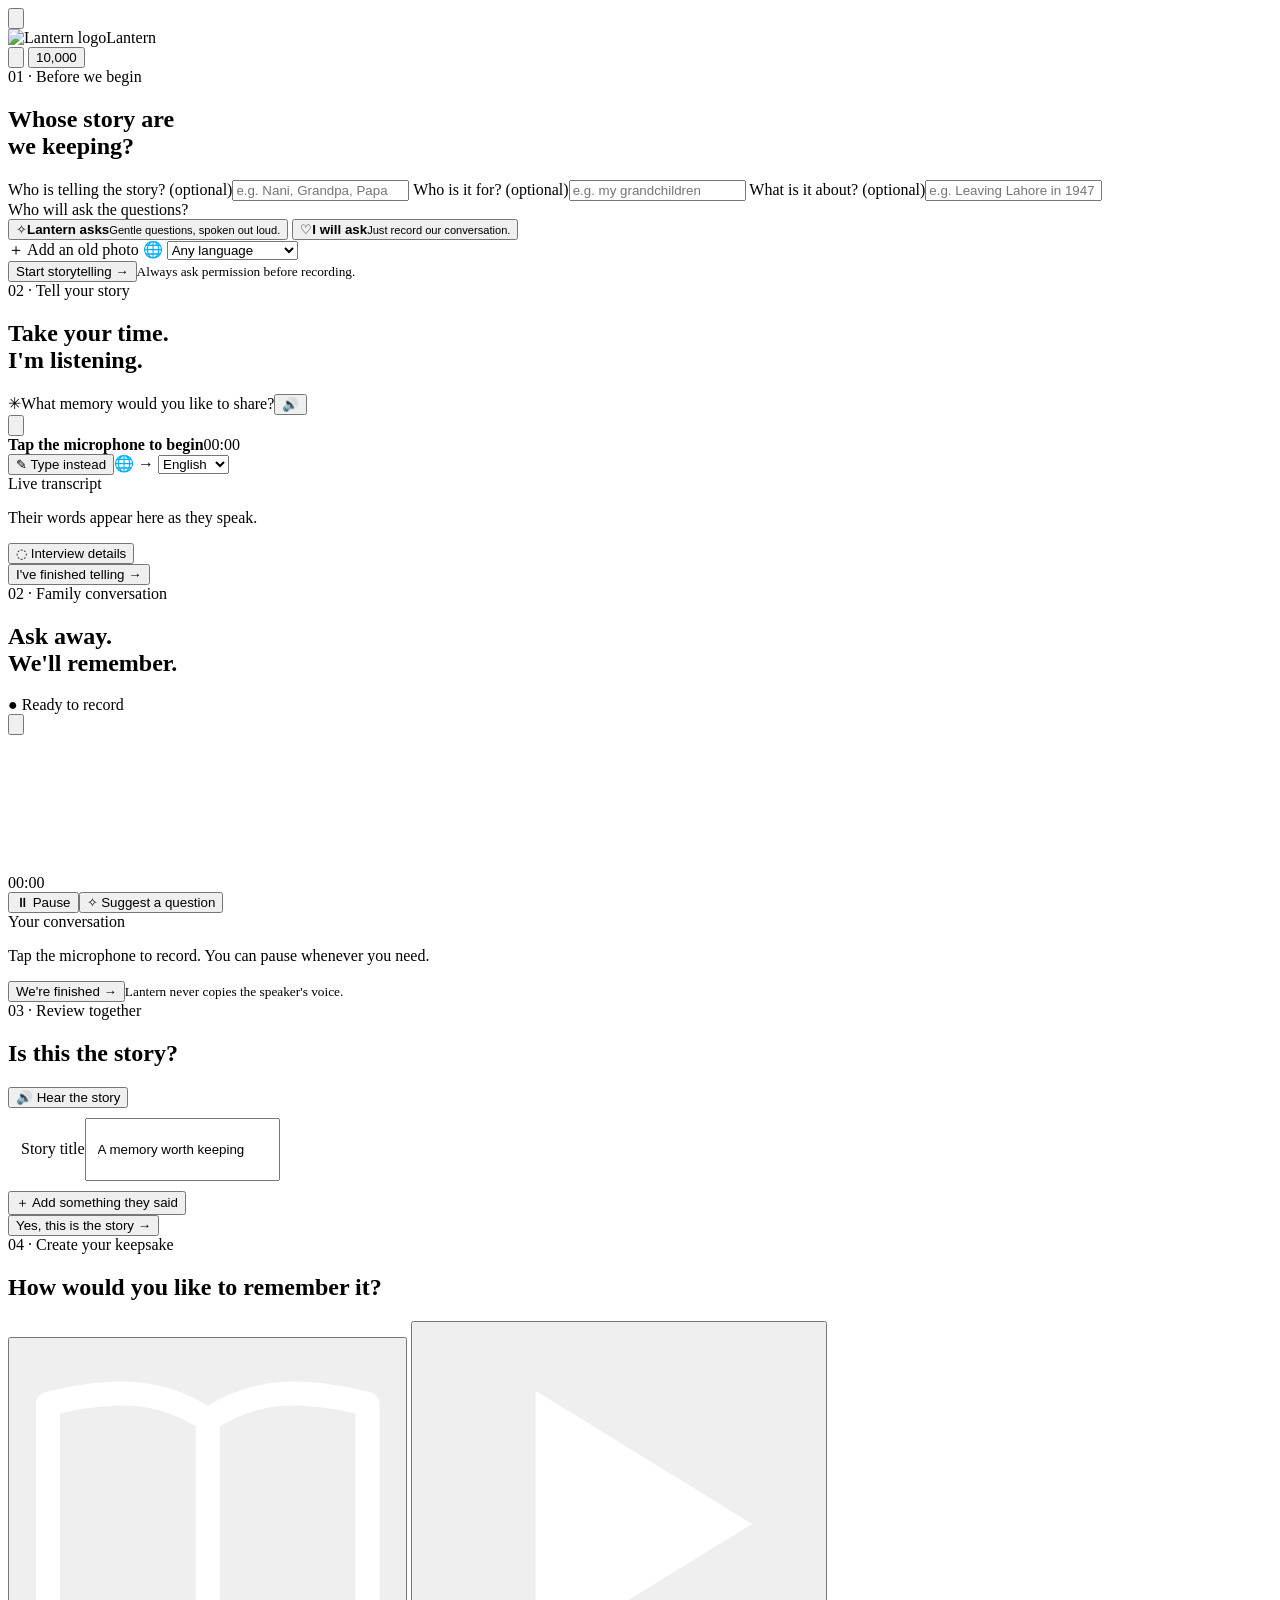
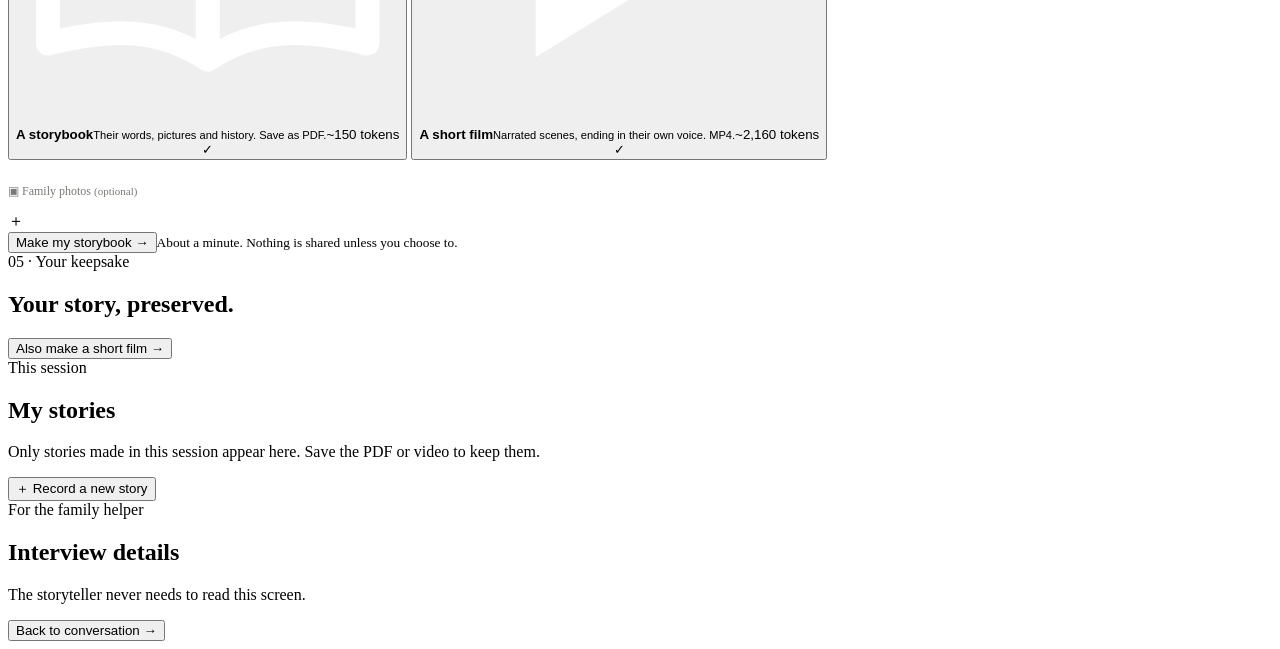
==== static/studio.html @ 9277256a "New mobile studio design: landing and studio pages, simple optional setup fields, live transcript an" ====
<!doctype html>
<html lang="en"><head><meta charset="utf-8"><meta name="viewport" content="width=device-width, initial-scale=1, viewport-fit=cover"><meta name="theme-color" content="#fdfaf5">
<title>Lantern — Storytelling Studio</title><link rel="manifest" href="/manifest.json"><link rel="icon" href="/lantern-icon.png"><link rel="apple-touch-icon" href="/lantern-icon.png">
<link rel="stylesheet" href="/style.css"></head>
<body><div class="phone">
  <header class="topbar">
    <button class="iconbtn" id="backButton" aria-label="Back"><svg viewBox="0 0 24 24" fill="none" stroke="currentColor" stroke-width="1.7" stroke-linecap="round"><path d="m14 5-7 7 7 7"/></svg></button>
    <div class="header-mid brand"><img class="brand-mark" src="/assets/lantern-mark.png" alt="Lantern logo">Lantern</div>
    <div class="right"><button class="iconbtn" id="libraryButton" aria-label="My stories" title="My stories"><svg viewBox="0 0 24 24" fill="none" stroke="currentColor" stroke-width="1.6" stroke-linejoin="round"><path d="M12 5c-3-2-6-2-10-1v15c4-1 7-1 10 1 3-2 6-2 10-1V4c-4-1-7-1-10 1Zm0 0v15"/></svg></button>
      <button class="tokens" id="tokens" aria-label="Tokens left in this session"><i></i><span id="tokLeft">10,000</span></button></div>
  </header>
  <main class="stage">
    <div class="stepbar" id="stepbar"><span class="now"></span><span></span><span></span><span></span><span></span></div>

    <!-- 01 SETUP: tap faces, no writing needed -->
    <section class="screen active" id="view-setup" aria-labelledby="setup-title">
      <div class="screen-head"><span class="eyebrow">01 · Before we begin</span><h1 id="setup-title">Whose story are<br>we keeping?</h1></div>
      <div class="setup-scroll">
        <div class="setup-card" style="gap:10px">
          <label class="field-label" for="tellerIn">Who is telling the story? <span class="opt">(optional)</span></label><input class="field" id="tellerIn" placeholder="e.g. Nani, Grandpa, Papa" autocomplete="off">
          <label class="field-label" for="listenerIn">Who is it for? <span class="opt">(optional)</span></label><input class="field" id="listenerIn" placeholder="e.g. my grandchildren" autocomplete="off">
          <label class="field-label" for="topicIn">What is it about? <span class="opt">(optional)</span></label><input class="field" id="topicIn" placeholder="e.g. Leaving Lahore in 1947" autocomplete="off">
        </div>
        <div class="screen-head"><span class="field-label">Who will ask the questions?</span><div class="choice-two">
          <button class="mode-card selected" data-mode="lantern"><span class="mode-icon">✧</span><strong id="modeLanternTitle">Lantern asks</strong><small>Gentle questions, spoken out loud.</small></button>
          <button class="mode-card" data-mode="family"><span class="mode-icon">♡</span><strong>I will ask</strong><small>Just record our conversation.</small></button>
        </div></div>
        <div class="inline-options"><label class="ghost" for="setupPhoto">＋ Add an old photo<input id="setupPhoto" type="file" accept="image/*" multiple hidden></label>
          <label class="ghost">🌐 <select id="lang" aria-label="Interview language"><option value="auto">Any language</option><option>Hindi</option><option>English</option><option>Bengali</option><option>Tamil</option><option>Telugu</option><option>Marathi</option><option>Gujarati</option><option>Punjabi</option><option>Urdu</option><option>Mandarin Chinese</option><option>Japanese</option><option>Korean</option></select></label></div>
        <div class="photo-row" id="setupImages" hidden></div>
      </div>
      <div class="action-foot"><button class="cta" id="begin">Start storytelling <span>→</span></button><small>Always ask permission before recording.</small></div>
    </section>

    <!-- 02 LANTERN ASKS -->
    <section class="screen talk" id="view-talk" aria-labelledby="talk-title">
      <div class="screen-head"><span class="eyebrow" id="talk-eyebrow">02 · Tell your story</span><h1 id="talk-title">Take your time.<br>I'm listening.</h1>
        <div class="meterline" id="meterline" hidden><span id="meterLabel">Story</span><span class="m6" id="m6"></span></div></div>
      <div id="openingQuestion" class="qbubble"><span class="smallstar">✳</span><span id="intro-question">What memory would you like to share?</span><button class="minor" id="listenIntro" aria-label="Hear question">🔊</button></div>
      <div id="followupQuestion" class="question-feature" hidden><div class="spark">✳</div><p class="ack" id="ackText" hidden></p><h3 id="questionText"></h3><p class="qen" id="questionEn" hidden></p><button class="ghost" id="listenQuestion">◖)) Listen to question</button></div>
      <div class="mic-area" id="talkMicArea"><div class="mic-ring" id="talkRing"><button class="mic-disc" id="talkMic" aria-label="Start or stop recording"><svg viewBox="0 0 24 24" fill="none" stroke="currentColor" stroke-linecap="round" stroke-linejoin="round"><path d="M12 15a4 4 0 0 0 4-4V6a4 4 0 0 0-8 0v5a4 4 0 0 0 4 4Zm-7-4a7 7 0 0 0 14 0M12 18v4m-4 0h8"/></svg></button></div>
       <div class="mic-under"><b id="micHint">Tap the microphone to begin</b><span class="counter" id="clock">00:00</span></div>
       <div class="micro-tools"><button class="ghost" id="openType">✎ Type instead</button><label class="ghost">🌐 → <select id="trTarget" aria-label="Translate to"></select></label></div>
      </div>
      <div class="transcript"><div class="card-label"><span class="livepill" id="livePill"></span><span id="transcriptLabel">Live transcript</span></div><p id="transcriptText">Their words appear here as they speak.</p><p class="tr" id="transcriptTr" hidden></p></div>
      <div class="action-foot"><div class="inline-options"><button class="minor" id="skipQuestion" hidden>Skip question</button><button class="minor" id="detailsLink">◌ Interview details</button></div><button class="cta" id="finishTalk">I've finished telling →</button></div>
    </section>

    <!-- 02 FAMILY ASKS -->
    <section class="screen" id="view-family" aria-labelledby="family-title">
      <div class="screen-head"><span class="eyebrow">02 · Family conversation</span><h1 id="family-title">Ask away.<br>We'll remember.</h1></div>
      <div class="family-record"><div class="family-badge" id="familyState">● Ready to record</div><div class="mic-ring" id="familyRing" style="width:160px;height:160px"><button class="mic-disc" id="familyMic" aria-label="Start or stop family recording"><svg viewBox="0 0 24 24" fill="none" stroke="currentColor" stroke-width="1.8" stroke-linecap="round"><path d="M12 15a4 4 0 0 0 4-4V6a4 4 0 0 0-8 0v5a4 4 0 0 0 4 4Zm-7-4a7 7 0 0 0 14 0M12 18v4m-4 0h8"/></svg></button></div><div class="family-time" id="familyClock">00:00</div><div class="family-actions"><button class="ghost" id="familyPause">⏸ Pause</button><button class="ghost" id="familyIdea">✧ Suggest a question</button></div></div>
      <div class="idea-panel" id="ideaPanel" hidden></div>
      <div class="transcript"><div class="card-label"><span class="livepill" id="livePill2"></span>Your conversation</div><p id="familyTranscript">Tap the microphone to record. You can pause whenever you need.</p><p class="tr" id="familyTr" hidden></p></div>
      <div class="action-foot"><button class="cta" id="familyFinish">We're finished →</button><small>Lantern never copies the speaker's voice.</small></div>
    </section>

    <!-- 03 REVIEW -->
    <section class="screen" id="view-review" aria-labelledby="review-title">
      <div class="screen-head"><span class="eyebrow">03 · Review together</span><h1 id="review-title">Is this the story?</h1><div class="inline-options" style="justify-content:flex-start"><button class="ghost" id="hearStory">🔊 Hear the story</button></div></div>
      <div class="setup-card" style="padding:10px 13px"><label class="field-label" for="storyTitle">Story title</label><input class="field" id="storyTitle" value="A memory worth keeping" style="min-height:41px;padding:9px 11px"></div>
      <div class="review-list" id="segments"></div>
      <button class="minor" style="align-self:flex-start" id="addSegment">＋ Add something they said</button>
      <div class="review-foot action-foot"><button class="cta" id="approve">Yes, this is the story →</button></div>
    </section>

    <!-- 04 MAKE -->
    <section class="screen make" id="view-make" aria-labelledby="make-title">
      <div class="screen-head"><span class="eyebrow">04 · Create your keepsake</span><h1 id="make-title">How would you like to remember it?</h1></div>
      <div id="makeChoices" style="display:flex;flex-direction:column;gap:12px">
      <div class="format-choices">
        <button class="format-card sel" data-format="book"><div class="format-art"><svg viewBox="0 0 24 24" fill="none" stroke="white" stroke-width="1.5" stroke-linejoin="round"><path d="M12 5c-3-2-6-2-10-1v15c4-1 7-1 10 1 3-2 6-2 10-1V4c-4-1-7-1-10 1Zm0 0v15"/></svg></div><div class="format-text"><strong>A storybook</strong><small>Their words, pictures and history. Save as PDF.</small><span class="price">~150 tokens</span></div><span class="circle-choice">✓</span></button>
        <button class="format-card" data-format="film"><div class="format-art video"><svg viewBox="0 0 24 24" fill="white"><path d="m7 4 13 8-13 8z"/></svg></div><div class="format-text"><strong>A short film</strong><small>Narrated scenes, ending in their own voice. MP4.</small><span class="price" id="filmPrice">~2,160 tokens</span></div><span class="circle-choice">✓</span></button>
      </div>
      <div class="mutedline"></div>
      <div class="card-label" style="color:#787b76;letter-spacing:0;font-size:12px">▣ Family photos <span style="font-weight:400;font-size:11px">(optional)</span></div>
      <div class="photo-row" id="makePhotos"><label class="addphoto" for="makePhoto">＋<input id="makePhoto" type="file" accept="image/*" multiple hidden></label></div>
      <div class="format-opts" id="filmLength" hidden>Film length <select id="length"><option value="2">16 seconds</option><option value="3" selected>24 seconds</option><option value="4">32 seconds</option></select><span>8-second connected scenes</span></div>
      </div>
      <ul class="prog" id="prog" hidden></ul>
      <div class="err-box" id="makeErr" hidden></div>
      <div class="action-foot"><button class="cta" id="makeGo">Make my storybook →</button><small id="makeNote">About a minute. Nothing is shared unless you choose to.</small></div>
    </section>

    <!-- 05 RESULT -->
    <section class="screen" id="view-result" aria-labelledby="result-title">
      <div class="screen-head"><span class="eyebrow">05 · Your keepsake</span><h1 id="result-title">Your story, preserved.</h1></div>
      <div class="result-body" id="resultBody"></div>
      <div class="action-foot"><div class="out-actions" id="outActions"></div><button class="cta" id="otherFormat">Also make a short film →</button></div>
    </section>

    <section class="screen" id="view-library"><div class="screen-head"><span class="eyebrow">This session</span><h1>My stories</h1><p class="desc">Only stories made in this session appear here. Save the PDF or video to keep them.</p></div><div class="library-list" id="libraryList"></div><div class="action-foot"><button class="cta" id="newStory">＋ Record a new story</button></div></section>
    <section class="screen" id="view-details"><div class="screen-head"><span class="eyebrow">For the family helper</span><h1>Interview details</h1><p class="desc">The storyteller never needs to read this screen.</p></div><div class="detail-body" id="detailBody"></div><div class="action-foot"><button class="cta" id="detailsBack">Back to conversation →</button></div></section>
  </main>
  <div class="overlay" id="typeOverlay" hidden><div class="sheet"><button class="iconbtn" id="cancelType" style="align-self:flex-end" aria-label="Close">✕</button><h3 id="typeTitle">Write what they said</h3><p id="typeDesc">Typing is optional. We want to hear the story in their own words first.</p><textarea class="field" id="typedAnswer" placeholder="I remember…"></textarea><button class="cta" id="sendType">Save →</button></div></div>
  <div class="overlay" id="tokenOverlay" hidden><div class="sheet"><button class="iconbtn" id="closeTokens" style="align-self:flex-end" aria-label="Close">✕</button><div id="tokenBody" style="display:flex;flex-direction:column;gap:12px"></div></div></div>
  <div class="toast" id="toast" hidden></div>
</div>
<div id="pdfRoot" aria-hidden="true"></div>
<script>
const $ = s => document.querySelector(s), $$ = s => [...document.querySelectorAll(s)];
const esc = s => String(s ?? "").replace(/[&<>"']/g, c => ({"&":"&amp;","<":"&lt;",">":"&gt;",'"':"&quot;","'":"&#39;"}[c]));
const fmt = n => Math.round(n).toLocaleString("en-IN");
const wait = ms => new Promise(r => setTimeout(r, ms));
const DEMO = new URLSearchParams(location.search).has("demo");
let SID = null; try { SID = sessionStorage.getItem("lantern-sid"); } catch(e) {}
if (!SID){ SID = "s" + Date.now().toString(36) + Math.random().toString(36).slice(2, 8); try { sessionStorage.setItem("lantern-sid", SID); } catch(e) {} }
const S = {view: "setup", previous: "talk", mode: "lantern", tellerName: "", listener: "", topic: "", langPick: "auto", lang: "auto",
  format: "book", photos: [], history: [], research: [], memory: {}, gaps: [], readiness: {}, checks: [], reasons: [], clips: [],
  story: null, approved: null, book: null, film: null, stories: [], id: null};

/* ---------- network: every call carries this session's id ---------- */
function F(url, opts = {}){ opts.headers = {...(opts.headers || {}), "X-Lantern-Session": SID}; return fetch(url, opts); }
async function api(path, opts = {}){
  if (opts.json){ opts.method = "POST"; opts.headers = {"Content-Type": "application/json"}; opts.body = JSON.stringify(opts.json); }
  const r = await F(path, opts); let d = {};
  try { d = await r.json(); } catch(e) {}
  refreshTokens();
  if (!r.ok) throw new Error(d.error || d.detail || ("Something went wrong (" + r.status + "). Please try again."));
  return d;
}
let tokTimer = null, USAGE = null;
function refreshTokens(){ clearTimeout(tokTimer); tokTimer = setTimeout(async () => {
  try { USAGE = await (await F("/api/usage")).json(); $("#tokLeft").textContent = fmt(USAGE.session.left); } catch(e) {} }, 300); }
function sayToast(s){ const t = $("#toast"); t.textContent = s; t.hidden = false; clearTimeout(sayToast.t); sayToast.t = setTimeout(() => t.hidden = true, 3600); }

/* ---------- navigation ---------- */
function go(view){ $("#toast").hidden = true;
  S.view = view; $$(".screen").forEach(e => e.classList.toggle("active", e.id === "view-" + view));
  $("#stepbar").hidden = ["library", "details"].includes(view);
  const n = {setup: 0, talk: 1, family: 1, review: 2, make: 3, result: 4}[view] ?? 0;
  $$("#stepbar span").forEach((e, i) => { e.className = i < n ? "done" : i === n ? "now" : ""; });
}

/* ---------- setup: faces instead of forms ---------- */
const teller = () => S.tellerName || "The storyteller";
const short = () => S.tellerName || "them";
const lang = () => S.langPick === "auto" ? S.lang : S.langPick;
function modeTitle(){ const l = S.listener; $("#modeLanternTitle").textContent = l && l !== "myself" ? `Lantern asks for ${l.replace(/^my |^the /i, "")}` : "Lantern asks"; }
function renderSetup(){ $("#tellerIn").value = S.tellerName; $("#listenerIn").value = S.listener; $("#topicIn").value = S.topic; modeTitle(); }
$("#tellerIn").oninput = e => { S.tellerName = e.target.value.trim(); };
$("#listenerIn").oninput = e => { S.listener = e.target.value.trim(); modeTitle(); };
$("#topicIn").oninput = e => { S.topic = e.target.value.trim(); };
$$(".mode-card").forEach(b => b.onclick = () => { S.mode = b.dataset.mode; $$(".mode-card").forEach(x => x.classList.toggle("selected", x === b)); });
$("#lang").onchange = () => { S.langPick = $("#lang").value; setTargets(); };

/* ---------- photos ---------- */
function shrink(file, max = 1024){
  return new Promise((res, rej) => { const img = new Image();
    img.onload = () => { const s = Math.min(1, max / Math.max(img.width, img.height));
      const c = document.createElement("canvas"); c.width = Math.round(img.width * s); c.height = Math.round(img.height * s);
      c.getContext("2d").drawImage(img, 0, 0, c.width, c.height); res(c.toDataURL("image/jpeg", .85)); };
    img.onerror = rej; img.src = URL.createObjectURL(file); });
}
function dataUrlToBlob(u){ const [h, b] = u.split(","); const bin = atob(b); const a = new Uint8Array(bin.length);
  for (let i = 0; i < bin.length; i++) a[i] = bin.charCodeAt(i); return new Blob([a], {type: h.split(":")[1].split(";")[0]}); }
async function readPhoto(files){ for (const f of [...files].slice(0, 6 - S.photos.length)) S.photos.push(await shrink(f)); renderPhotos(); }
function renderPhotos(){
  const base = $("#makePhotos"); base.querySelectorAll(".uploaded").forEach(x => x.remove());
  for (const url of S.photos){ const i = document.createElement("img"); i.className = "photo-thumb uploaded"; i.src = url; i.alt = "Family photo"; base.appendChild(i); }
  $("#setupImages").hidden = !S.photos.length; $("#setupImages").innerHTML = S.photos.map(u => `<img src="${u}" class="photo-thumb" alt="Added photo">`).join("");
}
$("#setupPhoto").onchange = e => readPhoto(e.target.files); $("#makePhoto").onchange = e => readPhoto(e.target.files);

/* ---------- typing sheet (optional) ---------- */
let typeFor = "answer";
function openType(kind){
  typeFor = kind; $("#typedAnswer").value = "";
  const T = {answer: ["Write what they said", "Typing is optional. We want to hear the story in their own words first.", "I remember…"],
    name: ["Their name", "For example Nani, Dadu or Savitri.", "Name"], listener: ["Who is it for?", "A name, for example Aarav.", "Name"],
    topic: ["What is it about?", "A few words, for example Leaving Lahore in 1947.", "A few words"]}[kind];
  $("#typeTitle").textContent = T[0]; $("#typeDesc").textContent = T[1]; $("#typedAnswer").placeholder = T[2];
  $("#typedAnswer").style.minHeight = kind === "answer" ? "124px" : "52px"; $("#typeOverlay").hidden = false; $("#typedAnswer").focus();
}
$("#cancelType").onclick = () => $("#typeOverlay").hidden = true;
$("#sendType").onclick = async () => {
  const v = $("#typedAnswer").value.trim(); if (!v){ sayToast("Write a few words first."); return; }
  $("#typeOverlay").hidden = true;
  if (typeFor === "name"){ S.tellerName = v; renderSetup(); sayToast("Storyteller: " + v); return; }
  if (typeFor === "listener"){ S.listener = v; renderSetup(); return; }
  if (typeFor === "topic"){ S.topic = v; renderSetup(); sayToast("About: " + v); return; }
  await answerTurn({typed: v});
};

/* ---------- live transcript (browser) + live translation (Gemini) ---------- */
const LANG_CODES = {"Hindi":"hi-IN","Bengali":"bn-IN","Tamil":"ta-IN","Telugu":"te-IN","Marathi":"mr-IN","Gujarati":"gu-IN","Punjabi":"pa-IN","Urdu":"ur-IN","English":"en-IN","Mandarin Chinese":"zh-CN","Japanese":"ja-JP","Korean":"ko-KR"};
const TARGETS = ["English","Hindi","Bengali","Tamil","Telugu","Marathi","Gujarati","Punjabi","Urdu","Spanish","French","Arabic"];
function setTargets(){ const def = (lang() || "").toLowerCase() === "english" ? "Hindi" : "English";
  $("#trTarget").innerHTML = TARGETS.map(t => `<option ${t === def ? "selected" : ""}>${t}</option>`).join(""); }
const trTarget = () => $("#trTarget").value;
const SR = window.SpeechRecognition || window.webkitSpeechRecognition;
let recognition = null, srOn = false, heard = "", trQueue = Promise.resolve(), liveEls = null;
function liveStart(family){
  heard = ""; liveEls = family ? {p: $("#familyTranscript"), tr: $("#familyTr"), pill: $("#livePill2")} : {p: $("#transcriptText"), tr: $("#transcriptTr"), pill: $("#livePill")};
  liveEls.p.textContent = "Listening…"; liveEls.tr.textContent = ""; liveEls.tr.hidden = true; liveEls.pill.classList.add("on");
  if (!family) $("#transcriptLabel").textContent = "Live transcript";
  if (!SR) return;
  try {
    recognition = new SR(); recognition.continuous = true; recognition.interimResults = true;
    recognition.lang = LANG_CODES[lang()] || navigator.language || "en-IN";
    recognition.onresult = e => { let interim = "";
      for (let j = e.resultIndex; j < e.results.length; j++){ const s = e.results[j][0].transcript;
        if (e.results[j].isFinal){ heard += s + " "; translateLive(s); } else interim += s; }
      liveEls.p.textContent = (heard + interim).trim() || "Listening…"; };
    recognition.onerror = () => {}; recognition.onend = () => { if (srOn) try { recognition.start(); } catch(e) {} };
    srOn = true; recognition.start();
  } catch(e) {}
}
function liveStop(){ srOn = false; if (liveEls) liveEls.pill.classList.remove("on"); try { recognition && recognition.stop(); } catch(e) {} }
function translateLive(text, els = liveEls){
  if (!els) return; const target = trTarget();
  trQueue = trQueue.then(async () => { try { const r = await api("/api/translate", {json: {text, target}});
    if (r.text){ els.tr.hidden = false; els.tr.textContent += r.text + " "; } } catch(e) {} });
}
function showFinal(els, r, text){
  const o = (r && r.transcript_original) || text; if (!o || !els) return;
  els.p.textContent = o;
  if (trTarget() === "English" && r && r.transcript_english && r.transcript_english !== o){ els.tr.hidden = false; els.tr.textContent = r.transcript_english; }
  else if (!els.tr.textContent) translateLive(o, els);
}
$("#trTarget").onchange = () => { const els = {p: $("#transcriptText"), tr: $("#transcriptTr")}; els.tr.textContent = "";
  const t = els.p.textContent; if (t && !/appear here|Listening/.test(t)) translateLive(t, els); };

/* ---------- microphone ---------- */
let mediaStream = null, recorder = null, recordChunks = [], clockTimer = null, clockStart = 0, famElapsed = 0;
async function getAudio(){
  if (mediaStream && mediaStream.active) return mediaStream;
  if (!navigator.mediaDevices?.getUserMedia){ sayToast("Recording needs Chrome or Safari on a secure page."); return null; }
  try { mediaStream = await navigator.mediaDevices.getUserMedia({audio: {echoCancellation: true, noiseSuppression: true}}); return mediaStream; }
  catch(e){ sayToast(e.name === "NotAllowedError" ? "The microphone is blocked. Tap the 🔒 by the web address, allow Microphone, and try again." : "No microphone found. You can type instead."); return null; }
}
function newRecorder(s){ const types = ["audio/webm;codecs=opus", "audio/webm", "audio/mp4"]; const t = types.find(x => window.MediaRecorder?.isTypeSupported?.(x));
  return new MediaRecorder(s, t ? {mimeType: t, audioBitsPerSecond: 32000} : undefined); }
function releaseMic(){ if (mediaStream){ mediaStream.getTracks().forEach(t => t.stop()); mediaStream = null; } }
const formatTime = t => String(Math.floor(t / 60)).padStart(2, "0") + ":" + String(t % 60).padStart(2, "0");
function startClock(el, offset = 0){ clockStart = Date.now() - offset; clearInterval(clockTimer); clockTimer = setInterval(() => { el.textContent = formatTime(Math.round((Date.now() - clockStart) / 1000)); }, 500); }

/* ---------- Lantern's voice (Gemini TTS, warm and a little brisk) ---------- */
let voice = null; const voiceCache = new Map();
function browserSpeak(text){ try { const u = new SpeechSynthesisUtterance(text); if (LANG_CODES[lang()]) u.lang = LANG_CODES[lang()]; u.rate = 1.05; speechSynthesis.speak(u); } catch(e) {} }
function stopVoice(){ if (voice){ voice.pause(); voice = null; } $("#followupQuestion").classList.remove("speaking"); try { speechSynthesis.cancel(); } catch(e) {} }
async function speak(text, tone = "warm", who = null){
  if (!text) return; stopVoice();
  try {
    const key = text + "|" + tone + "|" + who; let url = voiceCache.get(key);
    if (!url){ const r = await F("/api/speak", {method: "POST", headers: {"Content-Type": "application/json"}, body: JSON.stringify({text, language: lang(), tone, voice: who})});
      refreshTokens(); if (!r.ok) throw new Error(); url = URL.createObjectURL(await r.blob()); voiceCache.set(key, url); }
    if (recorder && recorder.state === "recording") return;
    voice = new Audio(url); voice.playbackRate = 1.12; if (!who) $("#followupQuestion").classList.add("speaking");
    const done = new Promise(res => { voice.onended = voice.onerror = () => { $("#followupQuestion").classList.remove("speaking"); res(); }; });
    await voice.play(); await done;
  } catch(e){ if (!who) browserSpeak(text); }
}

/* ---------- interview turns (fast); history research runs alongside ---------- */
let pendingQ = {o: "What memory would you like to share?", e: "", ack: "", tone: "warm"}, researching = Promise.resolve();
const fullQ = () => [pendingQ.ack, pendingQ.o].filter(Boolean).join(" ");
const MOOD = ["Just started", "Warming up", "Taking shape", "Getting richer", "Nearly there", "Almost ready", "Ready to tell"];
function meters(){ const n = Object.values(S.readiness || {}).filter(Boolean).length;
  $("#meterline").hidden = !S.history.length; $("#meterLabel").textContent = "Story · " + MOOD[n];
  $("#m6").innerHTML = Array.from({length: 6}, (_, i) => `<i class="${i < n ? "on" : ""}"></i>`).join(""); }
async function sendTurn({audio = null, typed = "", skipped = false} = {}){
  const fd = new FormData();
  fd.append("teller", teller()); fd.append("language", lang()); fd.append("mode", S.mode);
  fd.append("topic", S.topic || ""); fd.append("listener", S.listener || "");
  fd.append("history", JSON.stringify(S.history.slice(-12)));
  fd.append("research", JSON.stringify(S.research.slice(-9).map(r => ({layer: r.layer, note: r.note}))));
  fd.append("memory", JSON.stringify(S.memory || {}));
  if (skipped) fd.append("skipped", "true");
  if (S.photos[0] && S.history.length === 0) fd.append("photo", dataUrlToBlob(S.photos[0]), "photo.jpg");
  if (audio) fd.append("audio", audio, "answer." + (audio.type.includes("mp4") ? "mp4" : "webm"));
  if (typed) fd.append("answer_text", typed);
  const r = await api("/api/turn", {method: "POST", body: fd});
  if (r.language) S.lang = r.language;
  const q = S.mode === "lantern" ? pendingQ : {};
  if (skipped) S.history.push({question_original: q.o || "", question_english: q.e || "", answer_original: "(skipped)", answer_english: "(skipped)"});
  if (audio || typed) S.history.push({question_original: q.o || "", question_english: q.e || "", answer_original: r.transcript_original || typed, answer_english: r.transcript_english || ""});
  if (r.memory && Object.keys(r.memory).length) S.memory = r.memory;
  S.gaps = r.gaps || S.gaps; S.readiness = r.readiness || S.readiness;
  if (r.check?.needed && r.check.note) S.checks.push(r.check.note);
  if (r.question_reason) S.reasons.push({q: r.question_english || r.question_original, why: r.question_reason});
  meters();
  if (audio || typed) researching = researchStep(r.transcript_english || r.transcript_original || typed);
  return r;
}
async function researchStep(latest){
  try { const r = await api("/api/research", {json: {teller: teller(), memory: S.memory, latest, research: S.research.map(n => ({layer: n.layer, note: n.note}))}});
    for (const n of (r.research || [])) if (n.note && !S.research.some(x => x.note === n.note)) S.research.push(n);
    if (r.check?.needed && r.check.note) S.checks.push(r.check.note);
  } catch(e) {}
}
function setQuestion(r){
  pendingQ = {o: r.question_original, e: r.question_english, ack: r.acknowledgement_original || "", tone: r.tone || "warm"};
  $("#openingQuestion").hidden = true; $("#followupQuestion").hidden = false;
  $("#talk-eyebrow").textContent = r.ready_to_close ? "02 · Ready when you are" : "02 · A thoughtful follow-up";
  $("#talk-title").innerHTML = r.ready_to_close ? "A beautiful story.<br>Anything more?" : "Let's go a little<br>deeper.";
  $("#ackText").textContent = pendingQ.ack; $("#ackText").hidden = !pendingQ.ack;
  $("#questionText").textContent = pendingQ.o;
  $("#questionEn").textContent = pendingQ.e || ""; $("#questionEn").hidden = !pendingQ.e || pendingQ.e === pendingQ.o;
  $("#skipQuestion").hidden = false; $("#transcriptLabel").textContent = "Their last answer";
  $("#micHint").textContent = "Tap to answer out loud";
  $("#talkRing").style.width = $("#talkRing").style.height = "128px";
  $("#talkMic").style.width = $("#talkMic").style.height = "76px"; $("#talkMicArea").style.minHeight = "150px";
  if (r.ready_to_close) sayToast("Lantern has enough for a story. Add more, or tap “I've finished telling”.");
}
function busy(on){ $("#talkMic").disabled = on; $("#skipQuestion").disabled = on; $("#finishTalk").disabled = on; $("#openType").disabled = on;
  if (on) $("#micHint").textContent = "Listening back…"; }
async function answerTurn({audio = null, typed = ""} = {}){
  busy(true); const els = {p: $("#transcriptText"), tr: $("#transcriptTr")};
  if (typed){ els.p.textContent = typed; els.tr.textContent = ""; }
  try { const r = await sendTurn({audio, typed}); showFinal(els, r, typed); setQuestion(r); busy(false); if (!demoMode) speak(fullQ(), pendingQ.tone); return r; }
  catch(e){ if (audio) S.clips.pop(); sayToast(e.message); busy(false); $("#micHint").textContent = "Tap to try again"; }
}

/* ---------- Lantern asks: record one answer at a time ---------- */
async function startTalk(){
  const stream = await getAudio(); if (!stream) return;
  stopVoice(); recordChunks = []; recorder = newRecorder(stream);
  recorder.ondataavailable = e => { if (e.data.size) recordChunks.push(e.data); };
  recorder.onstop = async () => {
    clearInterval(clockTimer); liveStop(); $("#talkRing").classList.remove("recording");
    const blob = new Blob(recordChunks, {type: recorder.mimeType || "audio/webm"});
    if (blob.size < 2000){ $("#micHint").textContent = "I didn't hear anything. Tap to try again."; if (recorder._after) recorder._after(); return; }
    S.clips.push(blob); await answerTurn({audio: blob}); if (recorder._after) recorder._after();
  };
  recorder.start(250); $("#talkRing").classList.add("recording"); $("#micHint").textContent = "Tap again when finished";
  startClock($("#clock")); liveStart(false);
}
$("#talkMic").onclick = () => (recorder && recorder.state === "recording") ? recorder.stop() : startTalk();
$("#listenIntro").onclick = () => speak(pendingQ.o, "warm");
$("#listenQuestion").onclick = () => speak(fullQ(), pendingQ.tone);
$("#openType").onclick = () => openType("answer");
$("#skipQuestion").onclick = async () => { busy(true);
  try { const r = await sendTurn({skipped: true}); setQuestion(r); busy(false); speak(fullQ(), pendingQ.tone); } catch(e){ sayToast(e.message); busy(false); } };
$("#finishTalk").onclick = () => toReview();
$("#detailsLink").onclick = () => { S.previous = S.view; renderDetails(); go("details"); };
$("#detailsBack").onclick = () => go(S.previous);

function resetStory(){
  Object.assign(S, {history: [], research: [], memory: {}, gaps: [], readiness: {}, checks: [], reasons: [], clips: [], story: null, approved: null,
    book: null, film: null, lang: "auto", id: "s" + Date.now()});
  pendingQ = {o: "", e: "", ack: "", tone: "warm"}; meters();
}
$("#begin").onclick = async () => {
  resetStory();
  if (S.mode === "family"){
    $("#family-title").innerHTML = "Recording with<br>" + esc(short()) + ".";
    $("#familyTranscript").textContent = "Tap the microphone to record. You can pause whenever you need."; $("#familyTr").hidden = true; $("#ideaPanel").hidden = true;
    $("#familyClock").textContent = "00:00"; famElapsed = 0; go("family"); return;
  }
  const first = S.photos.length ? "Tell me about this photo. What memory does it bring back?"
    : S.topic ? `Tell me about ${S.topic.toLowerCase()}. What do you remember first?` : "What memory would you like to share?";
  pendingQ = {o: first, e: "", ack: "", tone: "warm"};
  $("#intro-question").textContent = first; $("#openingQuestion").hidden = false; $("#followupQuestion").hidden = true;
  $("#talk-eyebrow").textContent = "02 · Tell your story"; $("#talk-title").innerHTML = "Take your time.<br>I'm listening.";
  $("#skipQuestion").hidden = true; $("#transcriptText").textContent = "Their words appear here as they speak."; $("#transcriptTr").hidden = true;
  $("#transcriptLabel").textContent = "Live transcript"; $("#clock").textContent = "00:00"; $("#micHint").textContent = "Tap the microphone to begin";
  $("#talkRing").style.width = $("#talkRing").style.height = ""; $("#talkMic").style.width = $("#talkMic").style.height = ""; $("#talkMicArea").style.minHeight = "";
  go("talk"); speak(first, "warm and welcoming");
};

/* ---------- I will ask: one continuous family recording ---------- */
let famPaused = false;
function famStartPart(){ recordChunks = []; recorder = newRecorder(mediaStream); recorder.ondataavailable = e => { if (e.data.size) recordChunks.push(e.data); }; recorder.start(1000); }
function famPart(){ return new Promise(res => { if (!recorder || recorder.state === "inactive") return res(null);
  recorder.onstop = () => res(new Blob(recordChunks, {type: recorder.mimeType || "audio/webm"})); recorder.stop(); }); }
async function famSend(blob){ const els = {p: $("#familyTranscript"), tr: $("#familyTr")};
  if (!blob || blob.size < 2000) return null; S.clips.push(blob); const r = await sendTurn({audio: blob}); showFinal(els, r); return r; }
$("#familyMic").onclick = async () => {
  if (recorder && recorder.state !== "inactive"){ $("#familyFinish").click(); return; }
  if (!await getAudio()) return;
  famPaused = false; famStartPart(); liveStart(true); startClock($("#familyClock"), famElapsed * 1000);
  $("#familyRing").classList.add("recording"); $("#familyState").textContent = "● Recording your conversation";
};
$("#familyPause").onclick = () => {
  if (!recorder || recorder.state === "inactive"){ sayToast("Start recording first."); return; }
  if (recorder.state === "recording"){ recorder.pause(); famPaused = true; clearInterval(clockTimer); famElapsed = Math.round((Date.now() - clockStart) / 1000); liveStop();
    $("#familyPause").textContent = "▶ Resume"; $("#familyState").textContent = "Paused"; $("#familyRing").classList.remove("recording"); }
  else { recorder.resume(); famPaused = false; startClock($("#familyClock"), famElapsed * 1000); liveStart(true);
    $("#familyPause").textContent = "⏸ Pause"; $("#familyState").textContent = "● Recording your conversation"; $("#familyRing").classList.add("recording"); }
};
$("#familyIdea").onclick = async () => {
  if (!recorder || recorder.state === "inactive"){ sayToast("Record a little first, then ask for an idea."); return; }
  $("#familyIdea").disabled = true; sayToast("Lantern is listening to what you have so far…");
  const wasPaused = famPaused; liveStop(); const blob = await famPart(); famStartPart(); if (wasPaused) recorder.pause(); else liveStart(true);
  try { const r = await famSend(blob);
    if (r){ $("#ideaPanel").hidden = false; $("#ideaPanel").innerHTML = "✧ “" + esc(r.question_original) + "”" + (r.question_english && r.question_english !== r.question_original ? `<div class="sub" style="font-family:var(--sans);margin-top:4px">${esc(r.question_english)}</div>` : ""); }
    else sayToast("Talk a little longer, then ask for an idea.");
  } catch(e){ sayToast(e.message); }
  $("#familyIdea").disabled = false;
};
$("#familyFinish").onclick = async () => {
  $("#familyFinish").disabled = true; liveStop(); clearInterval(clockTimer); $("#familyRing").classList.remove("recording");
  const blob = await famPart(); sayToast("Lantern is listening to the conversation…");
  try { await famSend(blob); await toReview(); } catch(e){ sayToast(e.message); }
  $("#familyFinish").disabled = false;
};

function stopAll(){ liveStop(); stopVoice(); demoMode = false; clearInterval(clockTimer);
  try { if (recorder && recorder.state !== "inactive"){ recorder.onstop = null; recorder.stop(); } } catch(e) {}
  $("#talkRing").classList.remove("recording"); $("#familyRing").classList.remove("recording"); releaseMic(); }

/* ---------- 03 review ---------- */
const KIND = {memory: "In their words", fact: "History", uncertain: "Not sure yet"};
async function toReview(){
  if (recorder && recorder.state === "recording" && S.mode === "lantern") await new Promise(r => { recorder._after = r; recorder.stop(); });
  if (!S.history.some(h => h.answer_original !== "(skipped)")){ sayToast("Record or type at least one memory first."); return; }
  sayToast("Putting the story together…"); $("#finishTalk").disabled = true;
  try {
    await Promise.race([researching, wait(8000)]);
    S.story = await api("/api/reconstruct", {json: {teller: teller(), language: S.lang, history: S.history, research: S.research, memory: S.memory}});
    stopAll(); $("#storyTitle").value = S.story.title || S.topic || "A memory worth keeping";
    S.segments = (S.story.segments || []).map(s => ({...s})); renderReview(); go("review");
  } catch(e){ sayToast(e.message); }
  $("#finishTalk").disabled = false;
}
function renderReview(){
  const root = $("#segments"); root.innerHTML = "";
  S.segments.forEach((s, i) => {
    const node = document.createElement("article"); node.className = "segment " + (s.kind === "fact" ? "fact" : s.kind === "uncertain" ? "uncertain" : "");
    const origin = s.kind === "memory" ? (s.origin === "secondhand" ? " · heard from family" : s.origin === "firsthand" ? " · lived it" : "") : "";
    node.innerHTML = `<small>${KIND[s.kind] || KIND.memory}${origin}</small><p>${esc(s.original)}</p>${s.english && s.english !== s.original ? `<p style="font-size:12px;color:#8d8a84">${esc(s.english)}</p>` : ""}
      <div class="tools"><button data-edit="${i}">✎ Change</button><button data-kind="${i}">Change label</button><button data-delete="${i}">Remove</button></div>`;
    root.appendChild(node);
  });
  root.querySelectorAll("[data-edit]").forEach(b => b.onclick = () => { const i = +b.dataset.edit; const p = b.closest(".segment").querySelector("p");
    p.outerHTML = `<textarea class="field" style="min-height:76px" aria-label="Edit">${esc(S.segments[i].original)}</textarea>`; b.textContent = "✓ Done";
    b.onclick = () => { const v = b.closest(".segment").querySelector("textarea").value.trim(); if (v !== S.segments[i].original){ S.segments[i].original = v; S.segments[i].english = ""; } renderReview(); }; });
  root.querySelectorAll("[data-delete]").forEach(b => b.onclick = () => { S.segments.splice(+b.dataset.delete, 1); renderReview(); });
  root.querySelectorAll("[data-kind]").forEach(b => b.onclick = () => { const s = S.segments[+b.dataset.kind]; s.kind = {memory: "uncertain", uncertain: "fact", fact: "memory"}[s.kind] || "memory"; renderReview(); });
}
$("#addSegment").onclick = () => { S.segments.push({kind: "memory", original: "", english: ""}); renderReview();
  const last = $("#segments").lastElementChild; last.querySelector("[data-edit]").click(); last.querySelector("textarea").focus(); };
$("#hearStory").onclick = async () => { const b = $("#hearStory");
  if (b.dataset.on){ delete b.dataset.on; stopVoice(); b.textContent = "🔊 Hear the story"; return; }
  b.dataset.on = 1; b.textContent = "■ Stop";
  const nodes = [...$("#segments").children];
  for (let i = 0; i < S.segments.length; i++){ if (!b.dataset.on) break; const s = S.segments[i]; if (s.kind === "fact" || !s.original) continue;
    nodes[i].style.outline = "2px solid var(--orange2)"; await speak(s.original, "gentle storyteller"); nodes[i].style.outline = ""; }
  delete b.dataset.on; b.textContent = "🔊 Hear the story"; };
$("#approve").onclick = () => {
  const segs = S.segments.filter(s => (s.original || "").trim());
  if (!segs.length){ sayToast("Keep at least one part of the story."); return; }
  S.approved = {...S.story, title: $("#storyTitle").value.trim() || "A memory worth keeping", segments: segs, teller: teller(), listener: S.listener};
  S.book = null; S.film = null; renderMake(); go("make");
};

/* ---------- 04 make: storybook (PDF) or short film (MP4) ---------- */
const filmCost = n => 120 + n * ((USAGE && USAGE.cost_tokens && USAGE.cost_tokens.video) || 680);
function renderMake(){
  const film = S.format === "film";
  $$(".format-card").forEach(e => e.classList.toggle("sel", e.dataset.format === S.format));
  $("#filmLength").hidden = !film; $("#filmPrice").textContent = "~" + fmt(filmCost(+$("#length").value)) + " tokens";
  $("#makeGo").textContent = film ? "Make my short film →" : "Make my storybook →";
  $("#makeNote").textContent = film ? `About ${+$("#length").value + 1} minutes · ~${fmt(filmCost(+$("#length").value))} tokens` : "About a minute · ~150 tokens";
  $("#makeChoices").hidden = false; $("#prog").hidden = true; $("#makeErr").hidden = true; $("#makeGo").disabled = false;
}
$$(".format-card").forEach(b => b.onclick = () => { S.format = b.dataset.format; renderMake(); });
$("#length").onchange = renderMake;
function progress(items){ const ul = $("#prog"); ul.hidden = false; ul.innerHTML = items.map(t => `<li>${esc(t)}</li>`).join(""); return i => ul.children[i]; }
function canAfford(t){ const left = USAGE ? USAGE.session.left : 10000; if (left < t){ $("#makeErr").hidden = false; $("#makeErr").textContent = `This needs about ${fmt(t)} tokens; ${fmt(left)} are left in this session.`; return false; } return true; }
$("#makeGo").onclick = () => S.format === "film" ? makeFilm() : makeBook();
async function makeBook(){
  if (!canAfford(150)) return; $("#makeChoices").hidden = true; $("#makeErr").hidden = true; $("#makeGo").disabled = true;
  const p = progress(["Planning the pictures", "Restoring the photo", "Painting the pictures"]);
  try {
    p(0).className = "on"; const plan = await api("/api/plan", {json: {format: "storybook", story: S.approved}}); p(0).className = "done";
    let cover = null;
    if (S.photos.length){ p(1).className = "on"; try { cover = (await api("/api/restore", {json: {photos: [S.photos[0]]}})).image; p(1).className = "done"; } catch(e){ cover = S.photos[0]; p(1).className = "fail"; } }
    else p(1).className = "done";
    p(2).className = "on"; const pages = [];
    await Promise.all((plan.scenes || []).slice(0, 3).map(async (sc, i) => { try { pages[i] = {img: (await api("/api/illustrate", {json: {prompt: sc.prompt, photos: S.photos.slice(0, 3)}})).image, caption: sc.caption}; } catch(e) {} }));
    const got = pages.filter(Boolean); p(2).className = got.length ? "done" : "fail";
    S.book = {cover, pages: got}; saveStory(); renderResult("book"); go("result");
  } catch(e){ $("#makeErr").hidden = false; $("#makeErr").textContent = e.message; $("#makeChoices").hidden = false; $("#prog").hidden = true; }
  $("#makeGo").disabled = false;
}
async function makeFilm(){
  const n = +$("#length").value; if (!canAfford(filmCost(n))) return; $("#makeChoices").hidden = true; $("#makeErr").hidden = true; $("#makeGo").disabled = true;
  const p = progress(["Writing the storyboard", "Painting the first picture", ...Array.from({length: n}, (_, i) => `Filming scene ${i + 1} of ${n} (about a minute)`), "Adding narration and their own voice"]);
  try {
    p(0).className = "on"; const plan = await api("/api/plan", {json: {format: "film", story: S.approved, shots: n}}); p(0).className = "done";
    p(1).className = "on"; let frame = (await api("/api/illustrate", {json: {prompt: plan.opening_frame, photos: S.photos.slice(0, 3), wide: true}})).image; p(1).className = "done";
    const shots = (plan.shots || []).slice(0, n), clipIds = [];
    for (let i = 0; i < shots.length; i++){
      const li = p(2 + i); li.className = "on";
      const {id} = await api("/api/clip", {json: {image: frame, prompt: shots[i].motion || shots[i].caption}});
      let r; do { await wait(6000); r = await api("/api/clip/" + id); } while (!r.done);
      if (r.error){ li.className = "fail"; throw new Error(`Scene ${i + 1} couldn't be made: ${r.error}`); }
      li.className = "done"; clipIds.push(id); frame = r.last_frame;
    }
    const last = p(2 + shots.length); last.className = "on";
    const own = S.clips.find(c => c.size > 30000 && c.size < 4e6);
    const voiceData = own ? await new Promise(res => { const fr = new FileReader(); fr.onload = () => res(fr.result); fr.readAsDataURL(own); }) : null;
    const f = await api("/api/film", {json: {clips: clipIds, narration: shots.map(s => s.narration || ""), language: S.lang || lang(), voice: voiceData, teller: S.approved.teller}});
    last.className = "done";
    const blob = await (await F(f.url)).blob();
    S.film = {title: plan.title || S.approved.title, blob: new Blob([blob], {type: "video/mp4"})};
    saveStory(); renderResult("film"); go("result");
  } catch(e){ $("#makeErr").hidden = false; $("#makeErr").textContent = e.message; $("#makeChoices").hidden = false; $("#prog").hidden = true; }
  $("#makeGo").disabled = false;
}

/* ---------- 05 result ---------- */
function bookHTML(book, story){
  const segs = story.segments || [], pages = book.pages || []; let pi = 0;
  const every = Math.max(1, Math.ceil(segs.length / (pages.length + 1)));
  const fig = pg => `<div class="reader"><img src="${pg.img}" alt="${esc(pg.caption)}"><small>${esc(pg.caption)}</small></div>`;
  let html = `<div class="book-cover"><img src="${book.cover || "/assets/family-memory.jpg"}" alt="Family photograph"><h3>${esc(story.title)}</h3><p>A family story told by ${esc(story.teller)}${story.listener ? ", for " + esc(story.listener) : ""}</p></div>`;
  segs.forEach((s, i) => {
    html += `<div class="reader ${s.kind === "fact" ? "fact" : s.kind === "uncertain" ? "uncertain" : ""}"><small>${KIND[s.kind] || KIND.memory}</small><p>${esc(s.kind === "memory" ? s.original : (s.english || s.original))}</p>
      ${s.kind === "memory" && s.english && s.english !== s.original ? `<p class="en">${esc(s.english)}</p>` : ""}
      ${(s.sources || []).length ? `<div class="src">${s.sources.map(x => `<a href="${esc(x.uri)}" target="_blank" rel="noopener">${esc(x.title)}</a>`).join(" · ")}</div>` : ""}</div>`;
    if ((i + 1) % every === 0 && pi < pages.length) html += fig(pages[pi++]);
  });
  while (pi < pages.length) html += fig(pages[pi++]);
  return html;
}
const safeName = t => (t || "story").replace(/[^\w\- ]+/g, "").trim() || "story";
let pdfLib = null;
function loadPdfLib(){ return pdfLib || (pdfLib = new Promise((res, rej) => { const s = document.createElement("script");
  s.src = "https://cdnjs.cloudflare.com/ajax/libs/html2pdf.js/0.10.1/html2pdf.bundle.min.js";
  s.onload = () => res(window.html2pdf); s.onerror = () => { pdfLib = null; rej(new Error("Couldn't load the PDF maker. Check the internet connection.")); };
  document.head.appendChild(s); })); }
async function makePdf(book, story){
  const lib = await loadPdfLib(); const root = $("#pdfRoot");
  root.innerHTML = `<div>${bookHTML(book, story)}<p style="font-size:12px;color:#868784;margin-top:12px">Made with Lantern · ${new Date().toLocaleDateString()}</p></div>`;
  await Promise.all([...root.querySelectorAll("img")].map(i => i.complete ? 0 : new Promise(r => { i.onload = i.onerror = r; })));
  const blob = await lib().set({margin: 10, filename: safeName(story.title) + ".pdf", image: {type: "jpeg", quality: .9},
    html2canvas: {scale: 2, useCORS: true, backgroundColor: "#ffffff"}, jsPDF: {unit: "mm", format: "a4"}, pagebreak: {mode: ["css", "legacy"]}}).from(root.firstElementChild).outputPdf("blob");
  root.innerHTML = ""; return new Blob([blob], {type: "application/pdf"});
}
function download(blob, name){ const a = document.createElement("a"); a.href = URL.createObjectURL(blob); a.download = name; document.body.appendChild(a); a.click(); a.remove(); }
async function shareFile(blob, name, title){ const file = new File([blob], name, {type: blob.type});
  try { if (navigator.canShare?.({files: [file]})) await navigator.share({files: [file], title}); else { download(blob, name); sayToast("Saved. Share it from your downloads."); } } catch(e) {} }
let player = null;
function playAll(clips, btn){ const label = btn.dataset.label || btn.textContent;
  if (player){ player.pause(); player = null; btn.textContent = label; return; }
  btn.dataset.label = label; let i = 0; btn.textContent = "■ Stop";
  const next = () => { if (i >= clips.length){ player = null; btn.textContent = label; return; } player = new Audio(URL.createObjectURL(clips[i++])); player.onended = next; player.play(); };
  next(); }
function renderResult(which, item = null){
  const it = item || {book: S.book, film: S.film, story: S.approved, recordings: S.clips};
  const story = it.story, n = safeName(story.title);
  $("#result-title").textContent = which === "book" ? "Your story, preserved." : "A film from this story.";
  $("#resultBody").innerHTML = which === "book" ? bookHTML(it.book, story)
    : `<video class="film" src="${URL.createObjectURL(it.film.blob)}" controls playsinline></video><div class="film-tile"><b>${esc(it.film.title)}</b><p>Narrated in their language, ending with a moment in their own voice.</p></div>`;
  const acts = $("#outActions"); acts.innerHTML = "";
  const btn = (label, fn) => { const b = document.createElement("button"); b.className = "ghost"; b.textContent = label; b.onclick = () => fn(b); acts.appendChild(b); };
  const run = async (b, fn) => { const old = b.textContent; b.disabled = true; b.textContent = "Preparing…"; try { await fn(); } catch(e){ sayToast(e.message); } b.disabled = false; b.textContent = old; };
  if (which === "book"){ btn("⬇ Save PDF", b => run(b, async () => download(await makePdf(it.book, story), n + ".pdf")));
    btn("↗ Share", b => run(b, async () => shareFile(await makePdf(it.book, story), n + ".pdf", story.title))); }
  else { btn("⬇ Save MP4", () => download(it.film.blob, n + ".mp4")); btn("↗ Share", () => shareFile(it.film.blob, n + ".mp4", story.title)); }
  if ((it.recordings || []).length) btn("▶ Hear them", b => playAll(it.recordings, b));
  const other = which === "book" ? "film" : "book";
  const has = other === "book" ? it.book : it.film;
  $("#otherFormat").textContent = has ? (other === "film" ? "Show the film →" : "Show the storybook →") : (other === "film" ? "Also make a short film →" : "Also make a storybook →");
  $("#otherFormat").onclick = () => { if (has) return renderResult(other, item);
    if (item) Object.assign(S, {approved: item.story, book: item.book, film: item.film, clips: item.recordings || [], id: item.id});
    S.format = other; renderMake(); go("make"); };
}

/* ---------- my stories: this session only ---------- */
function saveStory(){ const it = {id: S.id, title: S.approved.title, teller: teller(), story: S.approved, book: S.book, film: S.film, recordings: S.clips, date: new Date().toISOString()};
  S.stories = S.stories.filter(x => x.id !== it.id); S.stories.unshift(it); }
function renderLibrary(){
  $("#libraryList").innerHTML = S.stories.length ? S.stories.map((x, i) => `<button class="story-row" data-open="${i}"><span><b>${esc(x.title)}</b><small>${esc(x.teller)} · ${[x.book && "Storybook", x.film && "Film"].filter(Boolean).join(" + ")}</small></span><span>›</span></button>`).join("")
    : '<div class="segment"><p>No stories yet in this session. Record a memory to begin.</p></div>';
  $$("[data-open]").forEach(b => b.onclick = () => { const x = S.stories[+b.dataset.open]; renderResult(x.book ? "book" : "film", x); go("result"); });
}
$("#libraryButton").onclick = () => { if (["talk", "family"].includes(S.view) && recorder && recorder.state !== "inactive"){ sayToast("Stop recording first."); return; } renderLibrary(); go("library"); };
$("#newStory").onclick = () => { S.photos = []; renderPhotos(); go("setup"); };

/* ---------- details and tokens ---------- */
function renderDetails(){
  const m = S.memory || {}; const li = (a, f, e) => a.length ? "<ul>" + a.map(f).join("") + "</ul>" : `<p>${e}</p>`;
  const READY = {timeline: "Core timeline", people_places: "People and places", history: "Historical context", gaps: "Major gaps addressed", substance: "Enough for a story", uncertainty: "Uncertainty noted"};
  $("#detailBody").innerHTML = `<details open><summary>Story readiness · ${Object.values(S.readiness).filter(Boolean).length}/6</summary>${li(Object.entries(READY), ([k, v]) => `<li>${S.readiness[k] ? "✓" : "○"} ${v}</li>`, "")}</details>
    <details open><summary>Timeline</summary>${li(m.timeline || [], t => `<li><b>${esc(t.when || "When?")}</b> ${esc(t.what)} <i>(${esc(t.certainty || "")})</i></li>`, "Nothing yet.")}</details>
    <details><summary>People and places</summary>${li([...(m.people || []).map(x => esc(x.name) + (x.relation ? " · " + esc(x.relation) : "")), ...(m.places || []).map(x => "📍 " + esc(x))], x => `<li>${x}</li>`, "Nothing yet.")}</details>
    <details><summary>Still missing</summary>${li([...(S.gaps || [])].sort((a, b) => (a.priority || 9) - (b.priority || 9)), g => `<li>${esc(g.detail)}</li>`, "No open gaps.")}</details>
    <details><summary>Gentle checks</summary>${li(S.checks, c => `<li>${esc(c)}</li>`, "None so far.")}</details>
    <details><summary>Historical research · ${S.research.length}</summary>${li(S.research, n => `<li>${esc(n.note)}${(n.sources || []).length ? "<br>" + n.sources.map(x => `<a href="${esc(x.uri)}" target="_blank" rel="noopener">${esc(x.title)}</a>`).join(" · ") : ""}</li>`, "Researching as they talk.")}</details>
    <details><summary>Why each question</summary>${li(S.reasons, r => `<li><b>${esc(r.q)}</b><br>${esc(r.why)}</li>`, "No questions yet.")}</details>
    <details><summary>Full conversation</summary>${li(S.history, h => `<li>${h.question_original ? `<b>${esc(h.question_original)}</b><br>` : ""}${esc(h.answer_original)}</li>`, "No turns yet.")}</details>`;
}
$("#tokens").onclick = async () => {
  try { USAGE = await (await F("/api/usage")).json(); } catch(e) {}
  const s = USAGE ? USAGE.session : {limit: 10000, spent: 0, left: 10000, items: []};
  const g = {}; (s.items || []).forEach(i => { g[i.what] = g[i.what] || {n: 0, t: 0}; g[i.what].n++; g[i.what].t += i.tokens; });
  const price = USAGE ? Object.entries(USAGE.cost_tokens).map(([k, v]) => `<li><span>${esc(USAGE.cost_label[k])}</span><b>${fmt(v)}</b></li>`).join("") : "";
  $("#tokenBody").innerHTML = `<span class="eyebrow">This session</span><h3>${fmt(s.left)} tokens left</h3><p>of ${fmt(s.limit)} for this session. Earlier sessions are not shown.</p>
    <div class="gauge"><i style="width:${Math.min(100, s.spent / s.limit * 100)}%"></i></div>
    <span class="card-label">Used so far · ${fmt(s.spent)}</span><ul class="ledger">${Object.keys(g).length ? Object.entries(g).map(([w, x]) => `<li><span>${esc(w)} × ${x.n}</span><b>${fmt(x.t)}</b></li>`).join("") : "<li><span>Nothing used yet</span></li>"}</ul>
    <span class="card-label">What things cost</span><ul class="ledger">${price}<li><span>A storybook (about)</span><b>150</b></li><li><span>A 24-second film (about)</span><b>${fmt(filmCost(3))}</b></li></ul>`;
  $("#tokenOverlay").hidden = false;
};
$("#closeTokens").onclick = () => $("#tokenOverlay").hidden = true;

/* ---------- back button ---------- */
$("#backButton").onclick = () => {
  if (S.view === "setup") location.href = "/";
  else if (S.view === "talk" || S.view === "family"){ if (S.history.length && !confirm("Leave this conversation?")) return; stopAll(); go("setup"); }
  else if (S.view === "review") go(S.mode === "family" ? "family" : "talk");
  else if (S.view === "make") go("review");
  else if (S.view === "result") go("make");
  else if (S.view === "details") go(S.previous);
  else go("setup");
};

/* ---------- demo (only with ?demo=1): a fictional storyteller ---------- */
let demoMode = false;
const PARTITION_OPENING = "When I was ten, we left Lahore on a train. My mother sewed her gold bangles into my frock, and my father locked our house and kept the big key. He said we would be back in a few weeks. We left in early August, before the border line was announced.";
async function runDemo(){
  S.tellerName = "Dadi"; S.listener = "her grandchildren"; S.topic = "Leaving Lahore in 1947"; S.langPick = "English"; S.mode = "lantern"; renderSetup();
  resetStory(); demoMode = true; setTargets();
  $("#begin").onclick.call(null); await wait(400);
  sayToast("Demo: Dadi is fictional. The history is real.");
  let answer = PARTITION_OPENING;
  try {
    for (let cycle = 1; cycle <= 10 && demoMode; cycle++){
      $("#transcriptText").textContent = answer; $("#transcriptTr").textContent = ""; $("#transcriptTr").hidden = true;
      await speak(answer, "gentle elderly grandmother remembering her childhood, a little nostalgic", "Gacrux");
      const r = await answerTurn({typed: answer}); if (!r) break;
      await speak(fullQ(), pendingQ.tone);
      if (r.ready_to_close) break;
      answer = (await api("/api/demo-answer", {json: {history: S.history, question: pendingQ.e || pendingQ.o}})).answer;
    }
  } catch(e){ sayToast(e.message); }
  demoMode = false;
}

renderSetup(); setTargets(); renderPhotos(); refreshTokens(); go("setup");
if (DEMO) runDemo();
</script>
</body></html>
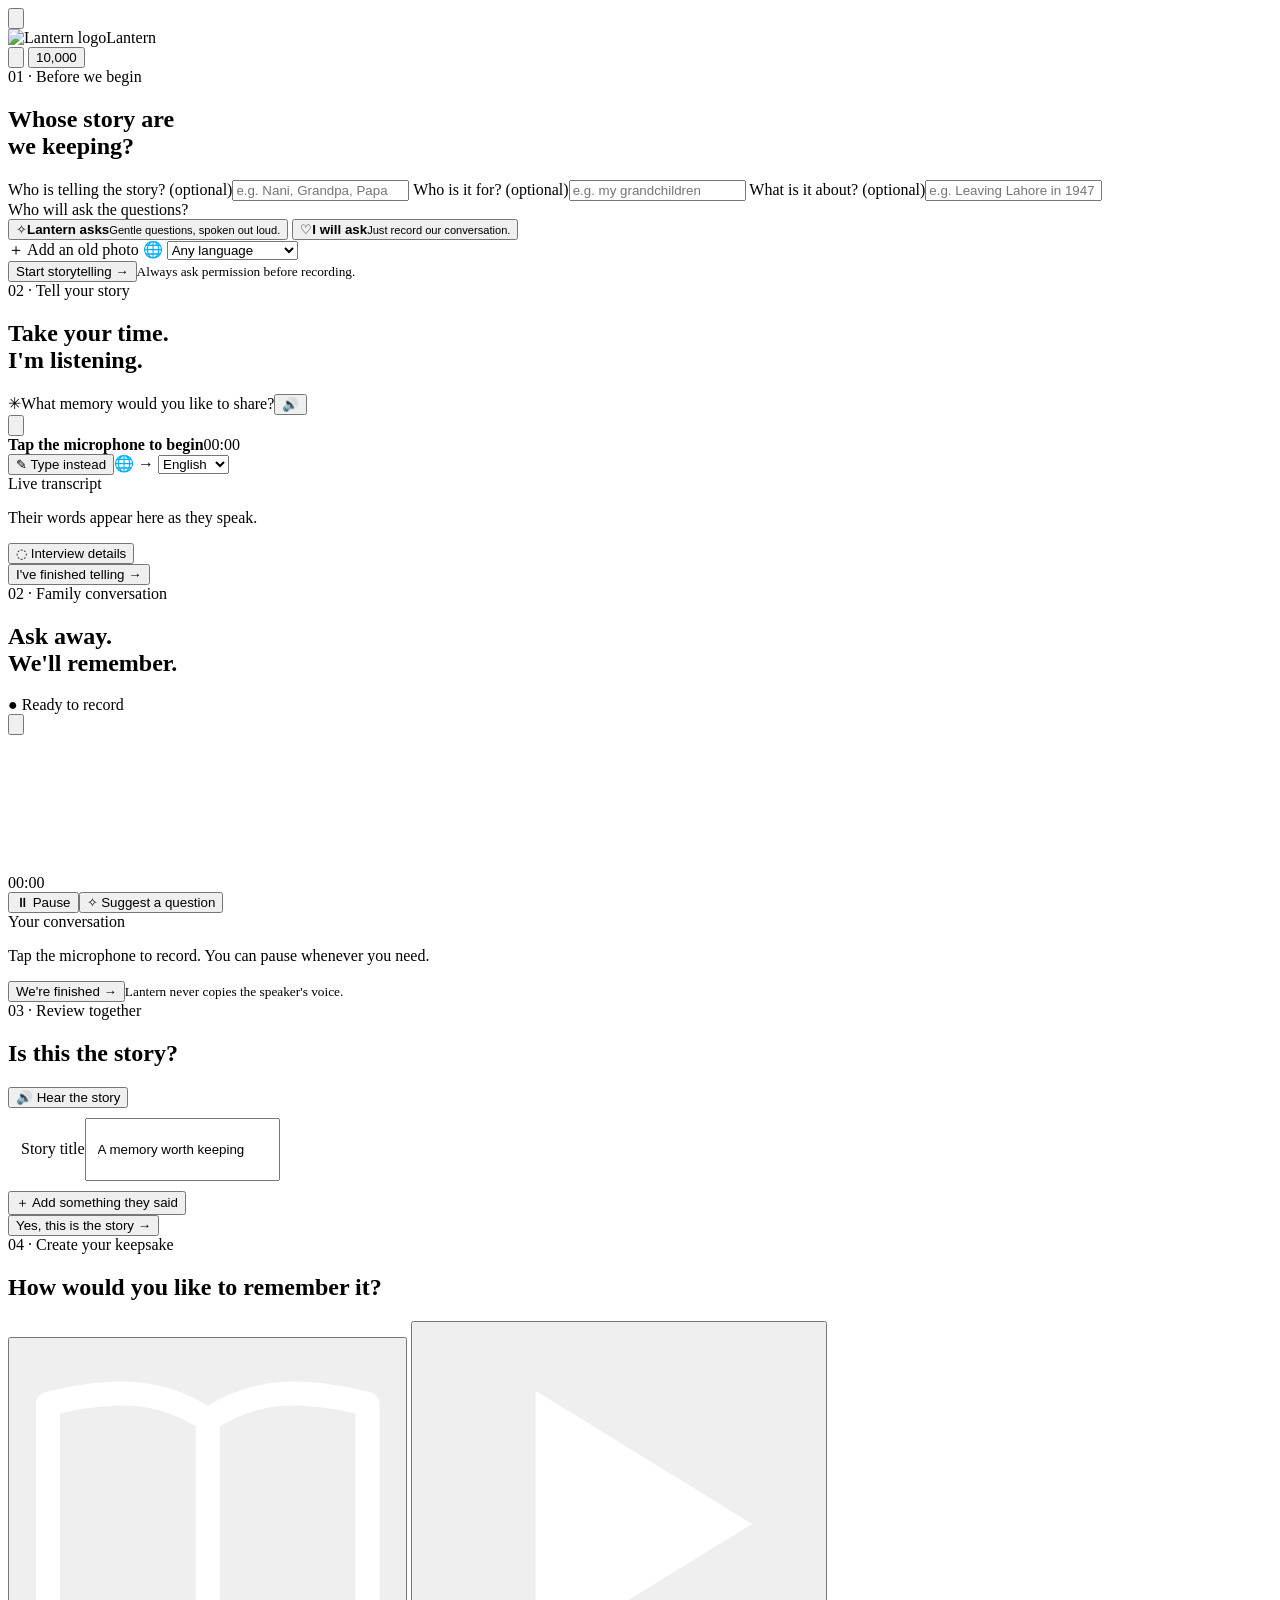
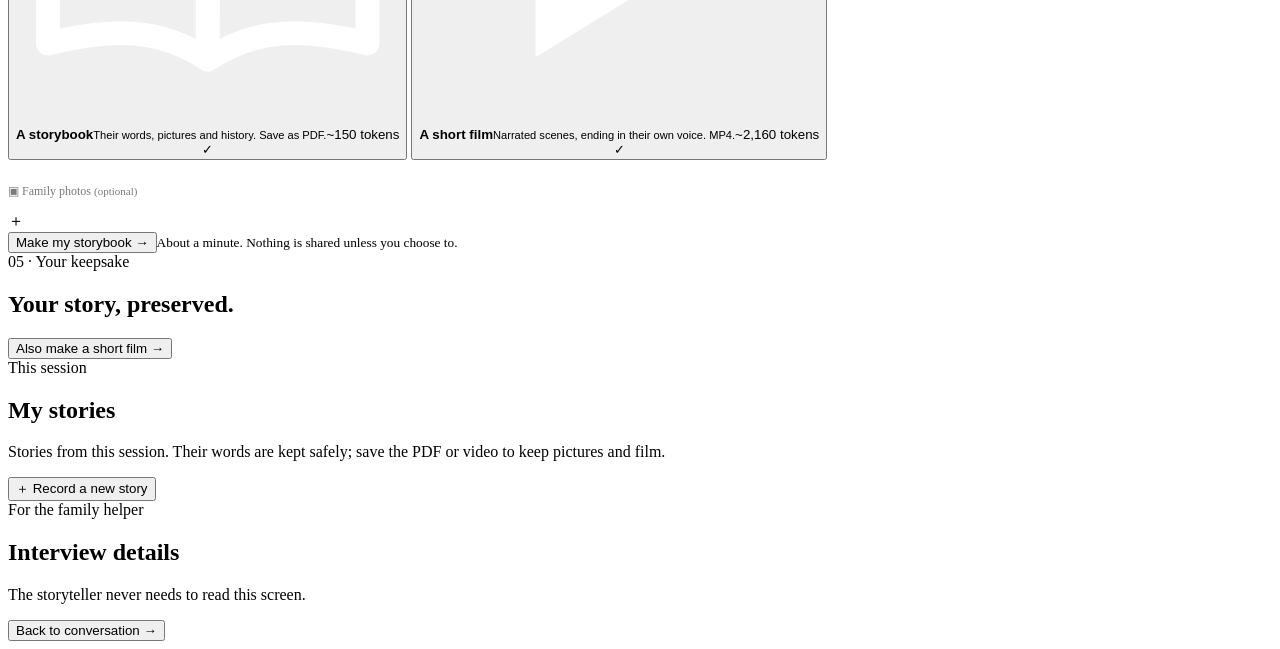
==== commit c3fd01f4: "Save stories and session token ledgers in Cloud Firestore" ====
--- a/static/studio.html
+++ b/static/studio.html
@@ -89,7 +89,7 @@
       <div class="action-foot"><div class="out-actions" id="outActions"></div><button class="cta" id="otherFormat">Also make a short film →</button></div>
     </section>
 
-    <section class="screen" id="view-library"><div class="screen-head"><span class="eyebrow">This session</span><h1>My stories</h1><p class="desc">Only stories made in this session appear here. Save the PDF or video to keep them.</p></div><div class="library-list" id="libraryList"></div><div class="action-foot"><button class="cta" id="newStory">＋ Record a new story</button></div></section>
+    <section class="screen" id="view-library"><div class="screen-head"><span class="eyebrow">This session</span><h1>My stories</h1><p class="desc">Stories from this session. Their words are kept safely; save the PDF or video to keep pictures and film.</p></div><div class="library-list" id="libraryList"></div><div class="action-foot"><button class="cta" id="newStory">＋ Record a new story</button></div></section>
     <section class="screen" id="view-details"><div class="screen-head"><span class="eyebrow">For the family helper</span><h1>Interview details</h1><p class="desc">The storyteller never needs to read this screen.</p></div><div class="detail-body" id="detailBody"></div><div class="action-foot"><button class="cta" id="detailsBack">Back to conversation →</button></div></section>
   </main>
   <div class="overlay" id="typeOverlay" hidden><div class="sheet"><button class="iconbtn" id="cancelType" style="align-self:flex-end" aria-label="Close">✕</button><h3 id="typeTitle">Write what they said</h3><p id="typeDesc">Typing is optional. We want to hear the story in their own words first.</p><textarea class="field" id="typedAnswer" placeholder="I remember…"></textarea><button class="cta" id="sendType">Save →</button></div></div>
@@ -215,8 +215,9 @@
 function showFinal(els, r, text){
   const o = (r && r.transcript_original) || text; if (!o || !els) return;
   els.p.textContent = o;
-  if (trTarget() === "English" && r && r.transcript_english && r.transcript_english !== o){ els.tr.hidden = false; els.tr.textContent = r.transcript_english; }
-  else if (!els.tr.textContent) translateLive(o, els);
+  if (trTarget() === "English" && r && r.transcript_english && r.transcript_english !== o){ trQueue = trQueue.then(() => { els.tr.hidden = false; els.tr.textContent = r.transcript_english; }); }
+  else if (r && trTarget().toLowerCase() === String(r.language || "").toLowerCase()){ els.tr.hidden = true; }
+  else { trQueue = trQueue.then(() => { els.tr.textContent = ""; }); translateLive(o, els); }
 }
 $("#trTarget").onchange = () => { const els = {p: $("#transcriptText"), tr: $("#transcriptTr")}; els.tr.textContent = "";
   const t = els.p.textContent; if (t && !/appear here|Listening/.test(t)) translateLive(t, els); };
@@ -271,7 +272,7 @@
   if (audio) fd.append("audio", audio, "answer." + (audio.type.includes("mp4") ? "mp4" : "webm"));
   if (typed) fd.append("answer_text", typed);
   const r = await api("/api/turn", {method: "POST", body: fd});
-  if (r.language) S.lang = r.language;
+  if (r.language){ const was = S.lang; S.lang = r.language; if (S.langPick === "auto" && was !== S.lang && trTarget().toLowerCase() === S.lang.toLowerCase()) setTargets(); }
   const q = S.mode === "lantern" ? pendingQ : {};
   if (skipped) S.history.push({question_original: q.o || "", question_english: q.e || "", answer_original: "(skipped)", answer_english: "(skipped)"});
   if (audio || typed) S.history.push({question_original: q.o || "", question_english: q.e || "", answer_original: r.transcript_original || typed, answer_english: r.transcript_english || ""});
@@ -471,6 +472,7 @@
     p(2).className = "on"; const pages = [];
     await Promise.all((plan.scenes || []).slice(0, 3).map(async (sc, i) => { try { pages[i] = {img: (await api("/api/illustrate", {json: {prompt: sc.prompt, photos: S.photos.slice(0, 3)}})).image, caption: sc.caption}; } catch(e) {} }));
     const got = pages.filter(Boolean); p(2).className = got.length ? "done" : "fail";
+    if (!cover && got.length) cover = got.shift().img;
     S.book = {cover, pages: got}; saveStory(); renderResult("book"); go("result");
   } catch(e){ $("#makeErr").hidden = false; $("#makeErr").textContent = e.message; $("#makeChoices").hidden = false; $("#prog").hidden = true; }
   $("#makeGo").disabled = false;
@@ -518,10 +520,11 @@
 }
 const safeName = t => (t || "story").replace(/[^\w\- ]+/g, "").trim() || "story";
 let pdfLib = null;
-function loadPdfLib(){ return pdfLib || (pdfLib = new Promise((res, rej) => { const s = document.createElement("script");
-  s.src = "https://cdnjs.cloudflare.com/ajax/libs/html2pdf.js/0.10.1/html2pdf.bundle.min.js";
-  s.onload = () => res(window.html2pdf); s.onerror = () => { pdfLib = null; rej(new Error("Couldn't load the PDF maker. Check the internet connection.")); };
-  document.head.appendChild(s); })); }
+const PDF_SRC = ["/vendor/html2pdf.bundle.min.js", "https://cdnjs.cloudflare.com/ajax/libs/html2pdf.js/0.10.1/html2pdf.bundle.min.js"];
+function addScript(src){ return new Promise((res, rej) => { const s = document.createElement("script"); s.src = src; s.onload = res; s.onerror = rej; document.head.appendChild(s); }); }
+function loadPdfLib(){ return pdfLib || (pdfLib = (async () => {
+  for (const src of PDF_SRC){ try { await addScript(src); if (window.html2pdf) return window.html2pdf; } catch(e) {} }
+  pdfLib = null; throw new Error("Couldn't prepare the PDF. Check the internet connection and try again."); })()); }
 async function makePdf(book, story){
   const lib = await loadPdfLib(); const root = $("#pdfRoot");
   root.innerHTML = `<div>${bookHTML(book, story)}<p style="font-size:12px;color:#868784;margin-top:12px">Made with Lantern · ${new Date().toLocaleDateString()}</p></div>`;
@@ -562,13 +565,23 @@
 
 /* ---------- my stories: this session only ---------- */
 function saveStory(){ const it = {id: S.id, title: S.approved.title, teller: teller(), story: S.approved, book: S.book, film: S.film, recordings: S.clips, date: new Date().toISOString()};
-  S.stories = S.stories.filter(x => x.id !== it.id); S.stories.unshift(it); }
-function renderLibrary(){
-  $("#libraryList").innerHTML = S.stories.length ? S.stories.map((x, i) => `<button class="story-row" data-open="${i}"><span><b>${esc(x.title)}</b><small>${esc(x.teller)} · ${[x.book && "Storybook", x.film && "Film"].filter(Boolean).join(" + ")}</small></span><span>›</span></button>`).join("")
+  S.stories = S.stories.filter(x => x.id !== it.id); S.stories.unshift(it);
+  F("/api/stories", {method: "POST", headers: {"Content-Type": "application/json"}, body: JSON.stringify({id: it.id, title: it.title, teller: it.teller,
+    listener: S.approved.listener || "", language: S.lang || "", segments: S.approved.segments, formats: [it.book && "book", it.film && "film"].filter(Boolean)})}).catch(() => {}); }
+async function loadSaved(){
+  try { const r = await (await F("/api/stories")).json();
+    for (const d of (r.stories || [])){ if (S.stories.some(x => x.title === d.title && x.teller === d.teller)) continue;
+      S.stories.push({id: "saved-" + d.created, title: d.title, teller: d.teller, saved: true, formats: d.formats || [],
+        story: {title: d.title, teller: d.teller, listener: d.listener, segments: d.segments || []}, book: {cover: null, pages: []}, film: null, recordings: []}); }
+  } catch(e) {}
+}
+async function renderLibrary(){
+  await loadSaved();
+  $("#libraryList").innerHTML = S.stories.length ? S.stories.map((x, i) => `<button class="story-row" data-open="${i}"><span><b>${esc(x.title)}</b><small>${esc(x.teller)} · ${x.saved ? "Saved words" : [x.book && "Storybook", x.film && "Film"].filter(Boolean).join(" + ")}</small></span><span>›</span></button>`).join("")
     : '<div class="segment"><p>No stories yet in this session. Record a memory to begin.</p></div>';
   $$("[data-open]").forEach(b => b.onclick = () => { const x = S.stories[+b.dataset.open]; renderResult(x.book ? "book" : "film", x); go("result"); });
 }
-$("#libraryButton").onclick = () => { if (["talk", "family"].includes(S.view) && recorder && recorder.state !== "inactive"){ sayToast("Stop recording first."); return; } renderLibrary(); go("library"); };
+$("#libraryButton").onclick = async () => { if (["talk", "family"].includes(S.view) && recorder && recorder.state !== "inactive"){ sayToast("Stop recording first."); return; } go("library"); await renderLibrary(); };
 $("#newStory").onclick = () => { S.photos = []; renderPhotos(); go("setup"); };
 
 /* ---------- details and tokens ---------- */
